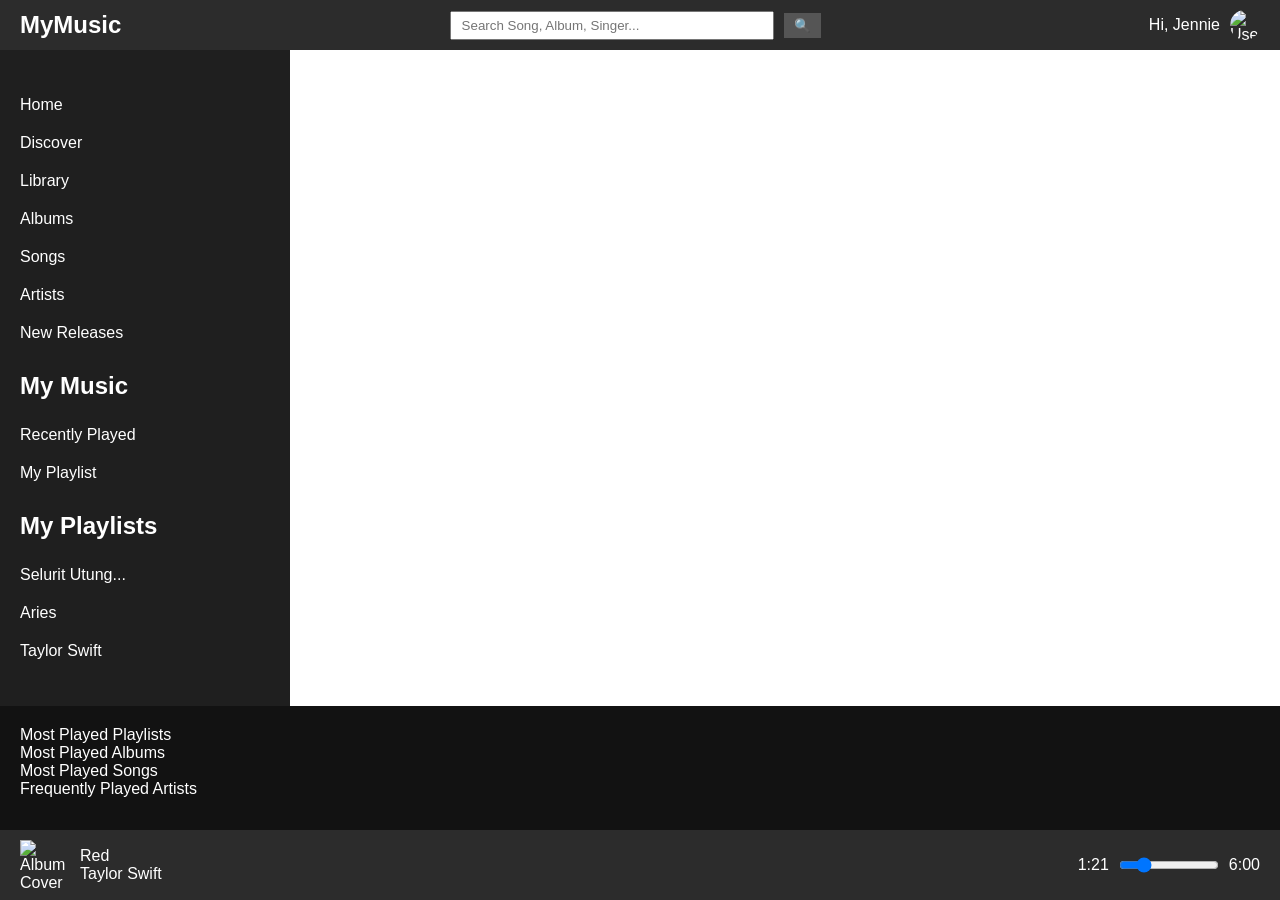
==== Mission_3/HomePage/index.html @ 372eda07 "mission-3" ====
<!DOCTYPE html>
<html lang="en">
<head>
    <meta charset="UTF-8">
    <meta name="viewport" content="width=device-width, initial-scale=1.0">
    <title>MyMusic Homepage</title>
    <link rel="stylesheet" href="styles.css">
</head>
<body>
    <div class="container">
        <header>
            <div class="logo">MyMusic</div>
            <div class="search-bar">
                <input type="text" placeholder="Search Song, Album, Singer...">
                <button class="search-btn">🔍</button>
            </div>
            <div class="user-info">
                <span class="user-name">Hi, Jennie</span>
                <img src="user-avatar.png" alt="User Avatar" class="user-avatar">
            </div>
        </header>
        <aside class="sidebar">
            <nav>
                <ul>
                    <li>Home</li>
                    <li>Discover</li>
                    <li>Library</li>
                    <li>Albums</li>
                    <li>Songs</li>
                    <li>Artists</li>
                    <li>New Releases</li>
                </ul>
            </nav>
            <div class="my-music">
                <h2>My Music</h2>
                <ul>
                    <li>Recently Played</li>
                    <li>My Playlist</li>
                </ul>
            </div>
            <div class="playlists">
                <h2>My Playlists</h2>
                <ul>
                    <li>Selurit Utung...</li>
                    <li>Aries</li>
                    <li>Taylor Swift</li>
                </ul>
            </div>
        </aside>
        <main>
            <section class="most-played">
                <div class="section-header">Most Played Playlists</div>
                <div class="playlist-grid">
                    <!-- Playlist items -->
                    <!-- Repeat similar structure for each playlist -->
                </div>
            </section>
            <section class="most-played">
                <div class="section-header">Most Played Albums</div>
                <div class="album-grid">
                    <!-- Album items -->
                    <!-- Repeat similar structure for each album -->
                </div>
            </section>
            <section class="most-played">
                <div class="section-header">Most Played Songs</div>
                <div class="song-grid">
                    <!-- Song items -->
                    <!-- Repeat similar structure for each song -->
                </div>
            </section>
            <section class="most-played">
                <div class="section-header">Frequently Played Artists</div>
                <div class="artist-grid">
                    <!-- Artist items -->
                    <!-- Repeat similar structure for each artist -->
                </div>
            </section>
        </main>
        <footer>
            <div class="now-playing">
                <div class="track-info">
                    <img src="album-cover.png" alt="Album Cover" class="album-cover">
                    <div class="track-details">
                        <span class="track-name">Red</span>
                        <span class="artist-name">Taylor Swift</span>
                    </div>
                </div>
                <div class="player-controls">
                    <!-- Player controls (e.g., play/pause, next, previous) -->
                </div>
                <div class="track-progress">
                    <span class="current-time">1:21</span>
                    <input type="range" value="21" max="100">
                    <span class="total-time">6:00</span>
                </div>
            </div>
        </footer>
    </div>
    <script src="script.js"></script>
</body>
</html>
---- Mission_3/HomePage/styles.css ----
/* styles.css */

body {
    margin: 0;
    font-family: Arial, sans-serif;
    display: flex;
    flex-direction: column;
    height: 100vh;
}

.container {
    display: flex;
    flex-direction: column;
    height: 100%;
}

header {
    display: flex;
    justify-content: space-between;
    align-items: center;
    padding: 10px 20px;
    background-color: #2c2c2c;
    color: #fff;
}

header .logo {
    font-size: 24px;
    font-weight: bold;
}

header .search-bar {
    flex: 1;
    display: flex;
    justify-content: center;
    align-items: center;
}

header .search-bar input {
    width: 300px;
    padding: 5px 10px;
}

header .search-bar .search-btn {
    margin-left: 10px;
    background-color: #555;
    color: #fff;
    border: none;
    padding: 5px 10px;
    cursor: pointer;
}

header .user-info {
    display: flex;
    align-items: center;
}

header .user-info .user-name {
    margin-right: 10px;
}

header .user-info .user-avatar {
    width: 30px;
    height: 30px;
    border-radius: 50%;
}

.sidebar {
    width: 250px;
    background-color: #1f1f1f;
    color: #fff;
    flex-shrink: 0;
    padding: 20px;
}

.sidebar nav ul {
    list-style: none;
    padding: 0;
}

.sidebar nav ul li {
    padding: 10px 0;
    cursor: pointer;
}

.sidebar .my-music, .sidebar .playlists {
    margin-top: 20px;
}

.sidebar .my-music h2, .sidebar .playlists h2 {
    margin-bottom: 10px;
}

.sidebar .my-music ul, .sidebar .playlists ul {
    list-style: none;
    padding: 0;
}

.sidebar .my-music ul li, .sidebar .playlists ul li {
    padding: 10px 0;
    cursor: pointer;
}

main {
    flex: 1;
    background-color: #121212;
    color: #fff;
    overflow-y: auto;
    padding: 20px;
}

.main .section-header {
    font-size: 20px;
    margin-bottom: 10px;
}

.playlist-grid, .album-grid, .song-grid, .artist-grid {
    display: grid;
    grid-template-columns: repeat(auto-fill, minmax(150px, 1fr));
    gap: 10px;
}

footer {
    background-color: #2c2c2c;
    padding: 10px 20px;
    display: flex;
    align-items: center;
    justify-content: space-between;
    color: #fff;
}

footer .now-playing {
    display: flex;
    align-items: center;
    width: 100%;
}

footer .track-info {
    display: flex;
    align-items: center;
    flex: 1;
}

footer .track-info .album-cover {
    width: 50px;
    height: 50px;
    margin-right: 10px;
}

footer .track-info .track-details {
    display: flex;
    flex-direction: column;
}

footer .player-controls {
    display: flex;
    align-items: center;
}

footer .track-progress {
    display: flex;
    align-items: center;
    flex: 1;
    justify-content: flex-end;
}

footer .track-progress input[type="range"] {
    margin: 0 10px;
    width: 100px;
}
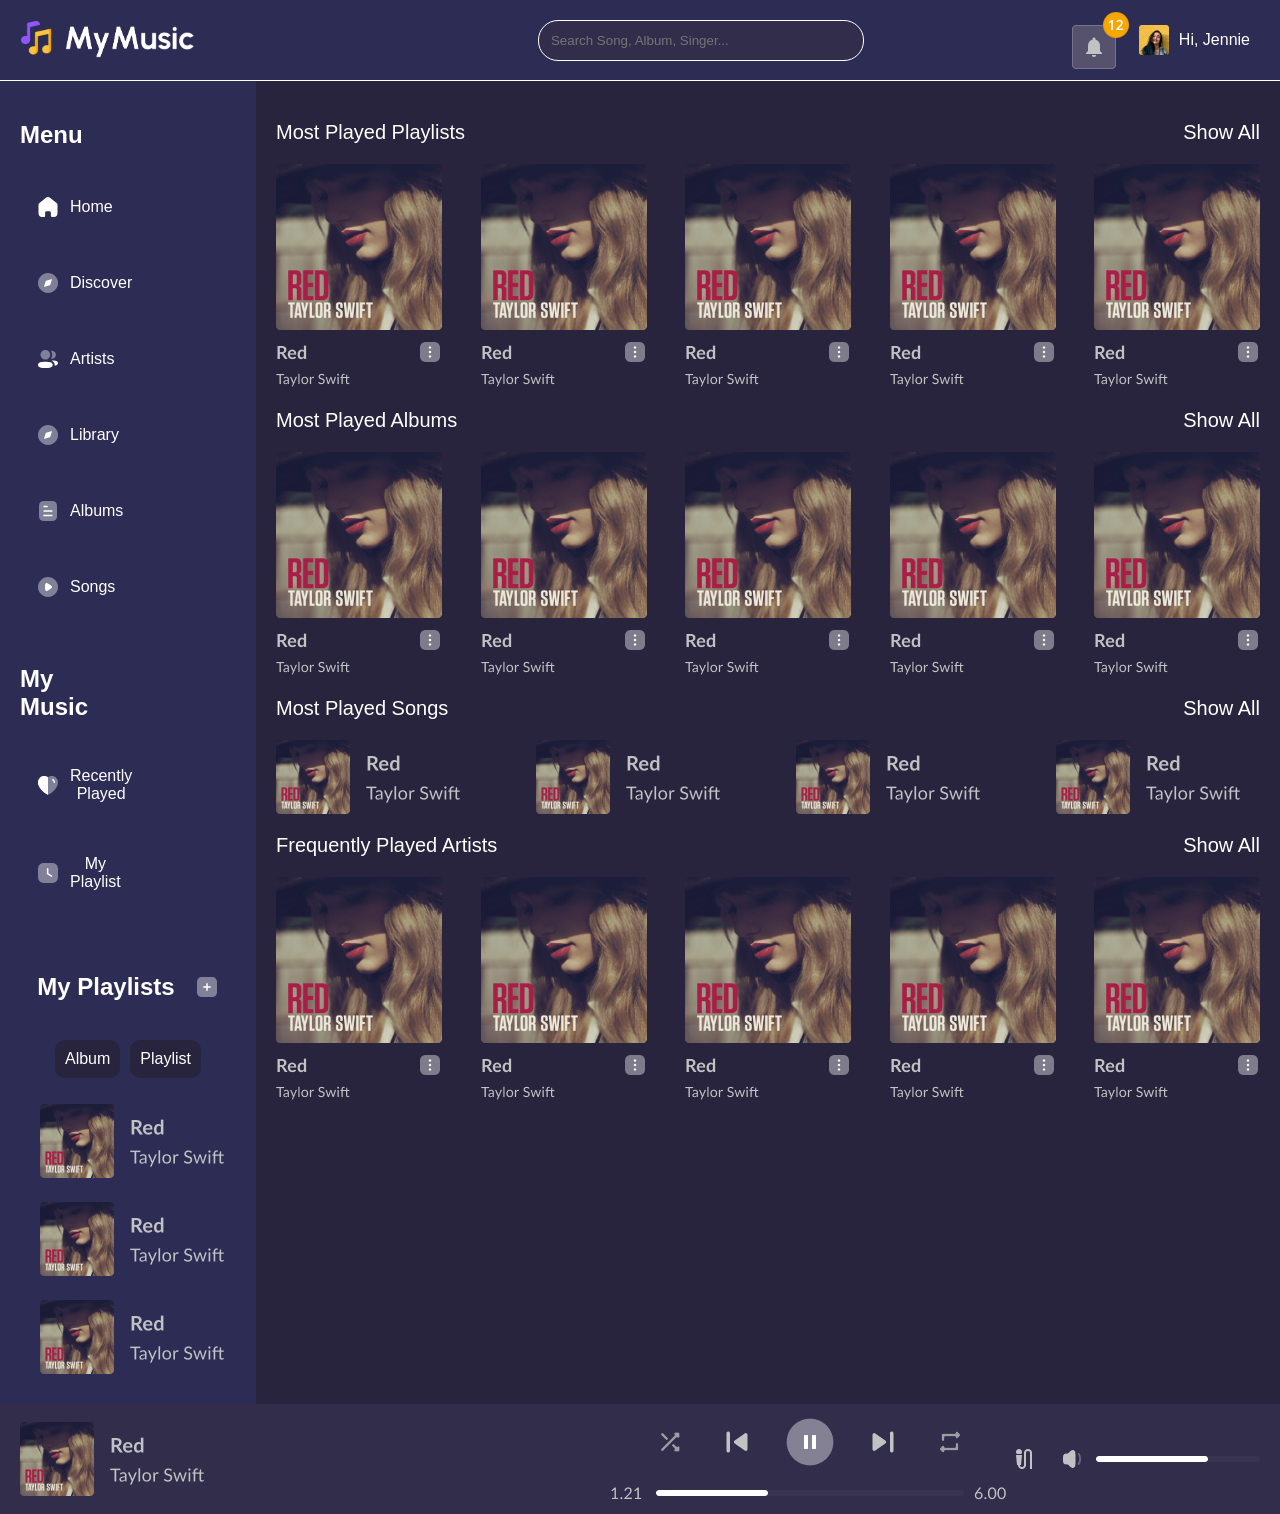
==== commit 694a23d4: "update" ====
--- a/Mission_3/HomePage/index.html
+++ b/Mission_3/HomePage/index.html
@@ -1,102 +1,177 @@
 <!DOCTYPE html>
 <html lang="en">
-<head>
-    <meta charset="UTF-8">
-    <meta name="viewport" content="width=device-width, initial-scale=1.0">
+  <head>
+    <meta charset="UTF-8" />
+    <meta name="viewport" content="width=device-width, initial-scale=1.0" />
     <title>MyMusic Homepage</title>
-    <link rel="stylesheet" href="styles.css">
-</head>
-<body>
+    <link rel="stylesheet" href="styles.css" />
+    <link rel="stylesheet" href="styles.css" />
+    <link rel="preconnect" href="https://fonts.googleapis.com" />
+    <link rel="preconnect" href="https://fonts.gstatic.com" crossorigin />
+    <link
+      href="https://fonts.googleapis.com/css2?family=Montserrat:ital,wght@0,100..900;1,100..900"
+      rel="stylesheet"
+    />
+  </head>
+  <body>
     <div class="container">
-        <header>
-            <div class="logo">MyMusic</div>
-            <div class="search-bar">
-                <input type="text" placeholder="Search Song, Album, Singer...">
-                <button class="search-btn">🔍</button>
+      <header>
+        <div class="logo"><img src="../Assets/Logo.png" /></div>
+        <div class="search-bar">
+          <input type="text" placeholder="Search Song, Album, Singer..." />
+        </div>
+
+        <div class="user-info">
+          <img src="../Assets/Bell.png" />
+          <img
+            src="../Assets/Avatar.png"
+            alt="User Avatar"
+            class="user-avatar"
+          />
+          <span class="user-name">Hi, Jennie</span>
+        </div>
+      </header>
+      <div class="body-music">
+        <aside class="sidebar">
+          <nav>
+            <h2>Menu</h2>
+            <ul>
+              <li>
+                <div><img src="../Assets/Name=Home.svg" />Home</div>
+              </li>
+              <li>
+                <div><img src="../Assets/Name=Discovery.svg" />Discover</div>
+              </li>
+              <li>
+                <div><img src="../Assets/Name=2 User.svg" />Artists</div>
+              </li>
+              <li>
+                <div><img src="../Assets/Name=Discovery.svg" />Library</div>
+              </li>
+              <li>
+                <div><img src="../Assets/Name=Document.svg" />Albums</div>
+              </li>
+              <li>
+                <div><img src="../Assets/Name=Play.svg" />Songs</div>
+              </li>
+            </ul>
+          </nav>
+          <div class="sidebar">
+            <nav>
+              <h2>My Music</h2>
+              <ul>
+                <li>
+                  <div>
+                    <img src="../Assets/Name=Heart.svg" />Recently Played
+                  </div>
+                </li>
+                <li>
+                  <div>
+                    <img src="../Assets/Name=Time Square.svg" />My Playlist
+                  </div>
+                </li>
+              </ul>
+            </nav>
+          </div>
+          <div class="playlists">
+            <div class="header">
+              <h2>My Playlists</h2>
+              <img src="../Assets/Name=Plus.svg" />
             </div>
-            <div class="user-info">
-                <span class="user-name">Hi, Jennie</span>
-                <img src="user-avatar.png" alt="User Avatar" class="user-avatar">
+            <div class="sidebutton">
+              <div>Album</div>
+              <div>Playlist</div>
             </div>
-        </header>
-        <aside class="sidebar">
-            <nav>
-                <ul>
-                    <li>Home</li>
-                    <li>Discover</li>
-                    <li>Library</li>
-                    <li>Albums</li>
-                    <li>Songs</li>
-                    <li>Artists</li>
-                    <li>New Releases</li>
-                </ul>
-            </nav>
-            <div class="my-music">
-                <h2>My Music</h2>
-                <ul>
-                    <li>Recently Played</li>
-                    <li>My Playlist</li>
-                </ul>
+            <ul>
+              <li>
+                <div>
+                  <img src="../Assets/Card.png" />
+                </div>
+              </li>
+              <li>
+                <div>
+                  <img src="../Assets/Card.png" />
+                </div>
+              </li>
+              <li>
+                <div>
+                  <img src="../Assets/Card.png" />
+                </div>
+              </li>
+            </ul>
+          </div>
+        </aside>
+        <main class="children">
+          <section class="most-played">
+            <div class="section-header">
+              Most Played Playlists
+              <div>Show All</div>
             </div>
-            <div class="playlists">
-                <h2>My Playlists</h2>
-                <ul>
-                    <li>Selurit Utung...</li>
-                    <li>Aries</li>
-                    <li>Taylor Swift</li>
-                </ul>
+
+            <div class="playlist-grid">
+              <img src="../Assets/Album's Name=Red.png" />
+              <img src="../Assets/Album's Name=Red.png" />
+              <img src="../Assets/Album's Name=Red.png" />
+              <img src="../Assets/Album's Name=Red.png" />
+              <img src="../Assets/Album's Name=Red.png" />
             </div>
-        </aside>
-        <main>
-            <section class="most-played">
-                <div class="section-header">Most Played Playlists</div>
-                <div class="playlist-grid">
-                    <!-- Playlist items -->
-                    <!-- Repeat similar structure for each playlist -->
-                </div>
-            </section>
-            <section class="most-played">
-                <div class="section-header">Most Played Albums</div>
-                <div class="album-grid">
-                    <!-- Album items -->
-                    <!-- Repeat similar structure for each album -->
-                </div>
-            </section>
-            <section class="most-played">
-                <div class="section-header">Most Played Songs</div>
-                <div class="song-grid">
-                    <!-- Song items -->
-                    <!-- Repeat similar structure for each song -->
-                </div>
-            </section>
-            <section class="most-played">
-                <div class="section-header">Frequently Played Artists</div>
-                <div class="artist-grid">
-                    <!-- Artist items -->
-                    <!-- Repeat similar structure for each artist -->
-                </div>
-            </section>
+          </section>
+          <section class="most-played">
+            <div class="section-header">
+              Most Played Albums
+              <div>Show All</div>
+            </div>
+            <div class="album-grid">
+              <img src="../Assets/Album's Name=Red.png" />
+              <img src="../Assets/Album's Name=Red.png" />
+              <img src="../Assets/Album's Name=Red.png" />
+              <img src="../Assets/Album's Name=Red.png" />
+              <img src="../Assets/Album's Name=Red.png" />
+            </div>
+          </section>
+          <section class="most-played">
+            <div class="section-header">
+              Most Played Songs
+              <div>Show All</div>
+            </div>
+            <div class="song-grid">
+              <img src="../Assets/Card.png" />
+              <img src="../Assets/Card.png" />
+              <img src="../Assets/Card.png" />
+              <img src="../Assets/Card.png" />
+              <img src="../Assets/Card.png" /> <img src="../Assets/Card.png" />
+            </div>
+          </section>
+          <section class="most-played">
+            <div class="section-header">
+              Frequently Played Artists
+              <div>Show All</div>
+            </div>
+            <div class="artist-grid">
+              <img src="../Assets/Album's Name=Red.png" />
+              <img src="../Assets/Album's Name=Red.png" />
+              <img src="../Assets/Album's Name=Red.png" />
+              <img src="../Assets/Album's Name=Red.png" />
+              <img src="../Assets/Album's Name=Red.png" />
+            </div>
+          </section>
         </main>
-        <footer>
-            <div class="now-playing">
-                <div class="track-info">
-                    <img src="album-cover.png" alt="Album Cover" class="album-cover">
-                    <div class="track-details">
-                        <span class="track-name">Red</span>
-                        <span class="artist-name">Taylor Swift</span>
-                    </div>
-                </div>
-                <div class="player-controls">
-                    <!-- Player controls (e.g., play/pause, next, previous) -->
-                </div>
-                <div class="track-progress">
-                    <span class="current-time">1:21</span>
-                    <input type="range" value="21" max="100">
-                    <span class="total-time">6:00</span>
-                </div>
-            </div>
-        </footer>
+      </div>
+
+      <footer>
+        <div class="now-playing">
+          <div class="track-info">
+            <img
+              src="../Assets/Card.png"
+              alt="Album Cover"
+              class="album-cover"
+            />
+          </div>
+          <div class="player-controls"><img src="../Assets/Play.png" /></div>
+          <div class="player-controls"><img src="../Assets/Volume.png" /></div>
+        </div>
+      </footer>
     </div>
     <script src="script.js"></script>
-</body>
+  </body>
 </html>
--- a/Mission_3/HomePage/styles.css
+++ b/Mission_3/HomePage/styles.css
@@ -1,169 +1,240 @@
 /* styles.css */
 
 body {
-    margin: 0;
-    font-family: Arial, sans-serif;
-    display: flex;
-    flex-direction: column;
-    height: 100vh;
+  margin: 0;
+  font-family: "Montserrat", sans-serif;
+  display: flex;
+  flex-direction: column;
+  height: 100vh;
 }
 
 .container {
-    display: flex;
-    flex-direction: column;
-    height: 100%;
+  display: flex;
+  flex-direction: column;
+  height: 100%;
 }
 
 header {
-    display: flex;
-    justify-content: space-between;
-    align-items: center;
-    padding: 10px 20px;
-    background-color: #2c2c2c;
-    color: #fff;
+  display: flex;
+  justify-content: space-between;
+  align-items: center;
+  padding: 10px 20px;
+  background-color: #2c2c54;
+  color: #fff;
+  border-bottom: 1px solid #fff;
+}
+
+header .logo img {
+  width: 175px;
+  height: 56px;
 }
 
 header .logo {
-    font-size: 24px;
-    font-weight: bold;
+  width: 25%;
 }
 
 header .search-bar {
-    flex: 1;
-    display: flex;
-    justify-content: center;
-    align-items: center;
+  flex: 1;
+  display: flex;
+  justify-content: center;
+  align-items: center;
+
+  gap: 10px;
 }
 
 header .search-bar input {
-    width: 300px;
-    padding: 5px 10px;
+  width: 300px;
+  padding: 12px;
+  background-color: #312d4b;
+  border-radius: 20px;
+  border: 1px solid #fff;
 }
 
 header .search-bar .search-btn {
-    margin-left: 10px;
-    background-color: #555;
-    color: #fff;
-    border: none;
-    padding: 5px 10px;
-    cursor: pointer;
+  margin-left: 5px;
+  background-color: #555;
+  color: #fff;
+  border: none;
+  padding: 5px 10px;
+  cursor: pointer;
 }
 
 header .user-info {
-    display: flex;
-    align-items: center;
+  display: flex;
+  align-items: center;
+  gap: 10px;
 }
 
 header .user-info .user-name {
-    margin-right: 10px;
+  margin-right: 10px;
 }
 
 header .user-info .user-avatar {
-    width: 30px;
-    height: 30px;
-    border-radius: 50%;
-}
-
+  width: 30px;
+  height: 30px;
+}
+.body-music {
+  display: flex;
+}
+.children {
+  width: 80%;
+  background-color: #28243d;
+  gap: 10px;
+}
 .sidebar {
-    width: 250px;
-    background-color: #1f1f1f;
-    color: #fff;
-    flex-shrink: 0;
-    padding: 20px;
-}
-
+  width: 20%;
+  background-color: #2c2c54;
+  color: #fff;
+  flex-shrink: 0;
+}
+.sidebar nav h2 {
+  list-style: none;
+  padding-left: 20px;
+  padding-top: 20px;
+}
 .sidebar nav ul {
-    list-style: none;
-    padding: 0;
+  list-style: none;
+  padding-left: 20px;
 }
 
 .sidebar nav ul li {
-    padding: 10px 0;
-    cursor: pointer;
-}
-
-.sidebar .my-music, .sidebar .playlists {
-    margin-top: 20px;
-}
-
-.sidebar .my-music h2, .sidebar .playlists h2 {
-    margin-bottom: 10px;
-}
-
-.sidebar .my-music ul, .sidebar .playlists ul {
-    list-style: none;
-    padding: 0;
-}
-
-.sidebar .my-music ul li, .sidebar .playlists ul li {
-    padding: 10px 0;
-    cursor: pointer;
-}
-
+  padding: 10px 0;
+  cursor: pointer;
+}
+
+.sidebar nav ul li div {
+  background-color: #2c2c54;
+  display: flex;
+  color: white;
+  gap: 10px;
+  text-align: center;
+
+  align-items: center;
+  padding: 16px;
+}
+.sidebar nav ul li:hover {
+  border-left: 4px solid #f7a701;
+  padding-left: 5px;
+}
+
+.sidebar .my-music,
+.sidebar .playlists {
+  margin-top: 5px;
+}
+
+.sidebar .playlists .sidebutton div {
+  background-color: #28243d;
+  border-radius: 10px;
+  padding: 10px;
+}
+.sidebar .playlists .sidebutton {
+  display: flex;
+  justify-content: center;
+  text-align: center;
+  align-items: center;
+  gap: 10px;
+}
+
+.sidebar .my-music h2,
+.sidebar .playlists h2 {
+}
+.sidebar .playlists .header {
+  display: flex;
+  justify-content: center;
+  text-align: center;
+  align-items: center;
+  padding: 20px;
+  gap: 20px;
+}
+.sidebar .my-music ul,
+.sidebar .playlists ul {
+  list-style: none;
+  padding: 0;
+}
+
+.sidebar .my-music ul li,
+.sidebar .playlists ul li {
+  padding: 10px 0;
+  cursor: pointer;
+}
+.sidebar .playlists ul li {
+  padding-left: 40px;
+}
 main {
-    flex: 1;
-    background-color: #121212;
-    color: #fff;
-    overflow-y: auto;
-    padding: 20px;
-}
-
-.main .section-header {
-    font-size: 20px;
-    margin-bottom: 10px;
-}
-
-.playlist-grid, .album-grid, .song-grid, .artist-grid {
-    display: grid;
-    grid-template-columns: repeat(auto-fill, minmax(150px, 1fr));
-    gap: 10px;
+  flex: 1;
+  background-color: #121212;
+  color: #fff;
+  overflow-y: auto;
+  padding: 20px;
+}
+
+.section-header {
+  font-size: 20px;
+  margin-bottom: 20px;
+  margin-top: 20px;
+  display: flex;
+  justify-content: space-between;
+}
+
+.playlist-grid,
+.album-grid,
+.song-grid,
+.artist-grid {
+  display: flex;
+  justify-content: space-between;
+  gap: 10px;
+  width: 80%s;
 }
 
 footer {
-    background-color: #2c2c2c;
-    padding: 10px 20px;
-    display: flex;
-    align-items: center;
-    justify-content: space-between;
-    color: #fff;
+  background-color: #312d4b;
+  padding: 10px 20px;
+  display: flex;
+  align-items: center;
+  justify-content: space-between;
+  color: #fff;
 }
 
 footer .now-playing {
-    display: flex;
-    align-items: center;
-    width: 100%;
+  display: flex;
+  align-items: center;
+  width: 100%;
 }
 
 footer .track-info {
-    display: flex;
-    align-items: center;
-    flex: 1;
+  display: flex;
+  align-items: center;
+  flex: 1;
+}
+footer .now-playing .track-info img {
+  width: 250px;
+  height: 74px;
 }
 
 footer .track-info .album-cover {
-    width: 50px;
-    height: 50px;
-    margin-right: 10px;
+  width: 50px;
+  height: 50px;
+  margin-right: 10px;
 }
 
 footer .track-info .track-details {
-    display: flex;
-    flex-direction: column;
+  display: flex;
+  flex-direction: column;
 }
 
 footer .player-controls {
-    display: flex;
-    align-items: center;
+  display: flex;
+  align-items: center;
 }
 
 footer .track-progress {
-    display: flex;
-    align-items: center;
-    flex: 1;
-    justify-content: flex-end;
+  display: flex;
+  align-items: center;
+  flex: 1;
+  justify-content: flex-end;
 }
 
 footer .track-progress input[type="range"] {
-    margin: 0 10px;
-    width: 100px;
-}
+  margin: 0 10px;
+  width: 100px;
+}
--- a/Mission_3/HomePage/styles.css
+++ b/Mission_3/HomePage/styles.css
@@ -1,169 +1,240 @@
 /* styles.css */
 
 body {
-    margin: 0;
-    font-family: Arial, sans-serif;
-    display: flex;
-    flex-direction: column;
-    height: 100vh;
+  margin: 0;
+  font-family: "Montserrat", sans-serif;
+  display: flex;
+  flex-direction: column;
+  height: 100vh;
 }
 
 .container {
-    display: flex;
-    flex-direction: column;
-    height: 100%;
+  display: flex;
+  flex-direction: column;
+  height: 100%;
 }
 
 header {
-    display: flex;
-    justify-content: space-between;
-    align-items: center;
-    padding: 10px 20px;
-    background-color: #2c2c2c;
-    color: #fff;
+  display: flex;
+  justify-content: space-between;
+  align-items: center;
+  padding: 10px 20px;
+  background-color: #2c2c54;
+  color: #fff;
+  border-bottom: 1px solid #fff;
+}
+
+header .logo img {
+  width: 175px;
+  height: 56px;
 }
 
 header .logo {
-    font-size: 24px;
-    font-weight: bold;
+  width: 25%;
 }
 
 header .search-bar {
-    flex: 1;
-    display: flex;
-    justify-content: center;
-    align-items: center;
+  flex: 1;
+  display: flex;
+  justify-content: center;
+  align-items: center;
+
+  gap: 10px;
 }
 
 header .search-bar input {
-    width: 300px;
-    padding: 5px 10px;
+  width: 300px;
+  padding: 12px;
+  background-color: #312d4b;
+  border-radius: 20px;
+  border: 1px solid #fff;
 }
 
 header .search-bar .search-btn {
-    margin-left: 10px;
-    background-color: #555;
-    color: #fff;
-    border: none;
-    padding: 5px 10px;
-    cursor: pointer;
+  margin-left: 5px;
+  background-color: #555;
+  color: #fff;
+  border: none;
+  padding: 5px 10px;
+  cursor: pointer;
 }
 
 header .user-info {
-    display: flex;
-    align-items: center;
+  display: flex;
+  align-items: center;
+  gap: 10px;
 }
 
 header .user-info .user-name {
-    margin-right: 10px;
+  margin-right: 10px;
 }
 
 header .user-info .user-avatar {
-    width: 30px;
-    height: 30px;
-    border-radius: 50%;
-}
-
+  width: 30px;
+  height: 30px;
+}
+.body-music {
+  display: flex;
+}
+.children {
+  width: 80%;
+  background-color: #28243d;
+  gap: 10px;
+}
 .sidebar {
-    width: 250px;
-    background-color: #1f1f1f;
-    color: #fff;
-    flex-shrink: 0;
-    padding: 20px;
-}
-
+  width: 20%;
+  background-color: #2c2c54;
+  color: #fff;
+  flex-shrink: 0;
+}
+.sidebar nav h2 {
+  list-style: none;
+  padding-left: 20px;
+  padding-top: 20px;
+}
 .sidebar nav ul {
-    list-style: none;
-    padding: 0;
+  list-style: none;
+  padding-left: 20px;
 }
 
 .sidebar nav ul li {
-    padding: 10px 0;
-    cursor: pointer;
-}
-
-.sidebar .my-music, .sidebar .playlists {
-    margin-top: 20px;
-}
-
-.sidebar .my-music h2, .sidebar .playlists h2 {
-    margin-bottom: 10px;
-}
-
-.sidebar .my-music ul, .sidebar .playlists ul {
-    list-style: none;
-    padding: 0;
-}
-
-.sidebar .my-music ul li, .sidebar .playlists ul li {
-    padding: 10px 0;
-    cursor: pointer;
-}
-
+  padding: 10px 0;
+  cursor: pointer;
+}
+
+.sidebar nav ul li div {
+  background-color: #2c2c54;
+  display: flex;
+  color: white;
+  gap: 10px;
+  text-align: center;
+
+  align-items: center;
+  padding: 16px;
+}
+.sidebar nav ul li:hover {
+  border-left: 4px solid #f7a701;
+  padding-left: 5px;
+}
+
+.sidebar .my-music,
+.sidebar .playlists {
+  margin-top: 5px;
+}
+
+.sidebar .playlists .sidebutton div {
+  background-color: #28243d;
+  border-radius: 10px;
+  padding: 10px;
+}
+.sidebar .playlists .sidebutton {
+  display: flex;
+  justify-content: center;
+  text-align: center;
+  align-items: center;
+  gap: 10px;
+}
+
+.sidebar .my-music h2,
+.sidebar .playlists h2 {
+}
+.sidebar .playlists .header {
+  display: flex;
+  justify-content: center;
+  text-align: center;
+  align-items: center;
+  padding: 20px;
+  gap: 20px;
+}
+.sidebar .my-music ul,
+.sidebar .playlists ul {
+  list-style: none;
+  padding: 0;
+}
+
+.sidebar .my-music ul li,
+.sidebar .playlists ul li {
+  padding: 10px 0;
+  cursor: pointer;
+}
+.sidebar .playlists ul li {
+  padding-left: 40px;
+}
 main {
-    flex: 1;
-    background-color: #121212;
-    color: #fff;
-    overflow-y: auto;
-    padding: 20px;
-}
-
-.main .section-header {
-    font-size: 20px;
-    margin-bottom: 10px;
-}
-
-.playlist-grid, .album-grid, .song-grid, .artist-grid {
-    display: grid;
-    grid-template-columns: repeat(auto-fill, minmax(150px, 1fr));
-    gap: 10px;
+  flex: 1;
+  background-color: #121212;
+  color: #fff;
+  overflow-y: auto;
+  padding: 20px;
+}
+
+.section-header {
+  font-size: 20px;
+  margin-bottom: 20px;
+  margin-top: 20px;
+  display: flex;
+  justify-content: space-between;
+}
+
+.playlist-grid,
+.album-grid,
+.song-grid,
+.artist-grid {
+  display: flex;
+  justify-content: space-between;
+  gap: 10px;
+  width: 80%s;
 }
 
 footer {
-    background-color: #2c2c2c;
-    padding: 10px 20px;
-    display: flex;
-    align-items: center;
-    justify-content: space-between;
-    color: #fff;
+  background-color: #312d4b;
+  padding: 10px 20px;
+  display: flex;
+  align-items: center;
+  justify-content: space-between;
+  color: #fff;
 }
 
 footer .now-playing {
-    display: flex;
-    align-items: center;
-    width: 100%;
+  display: flex;
+  align-items: center;
+  width: 100%;
 }
 
 footer .track-info {
-    display: flex;
-    align-items: center;
-    flex: 1;
+  display: flex;
+  align-items: center;
+  flex: 1;
+}
+footer .now-playing .track-info img {
+  width: 250px;
+  height: 74px;
 }
 
 footer .track-info .album-cover {
-    width: 50px;
-    height: 50px;
-    margin-right: 10px;
+  width: 50px;
+  height: 50px;
+  margin-right: 10px;
 }
 
 footer .track-info .track-details {
-    display: flex;
-    flex-direction: column;
+  display: flex;
+  flex-direction: column;
 }
 
 footer .player-controls {
-    display: flex;
-    align-items: center;
+  display: flex;
+  align-items: center;
 }
 
 footer .track-progress {
-    display: flex;
-    align-items: center;
-    flex: 1;
-    justify-content: flex-end;
+  display: flex;
+  align-items: center;
+  flex: 1;
+  justify-content: flex-end;
 }
 
 footer .track-progress input[type="range"] {
-    margin: 0 10px;
-    width: 100px;
-}
+  margin: 0 10px;
+  width: 100px;
+}
